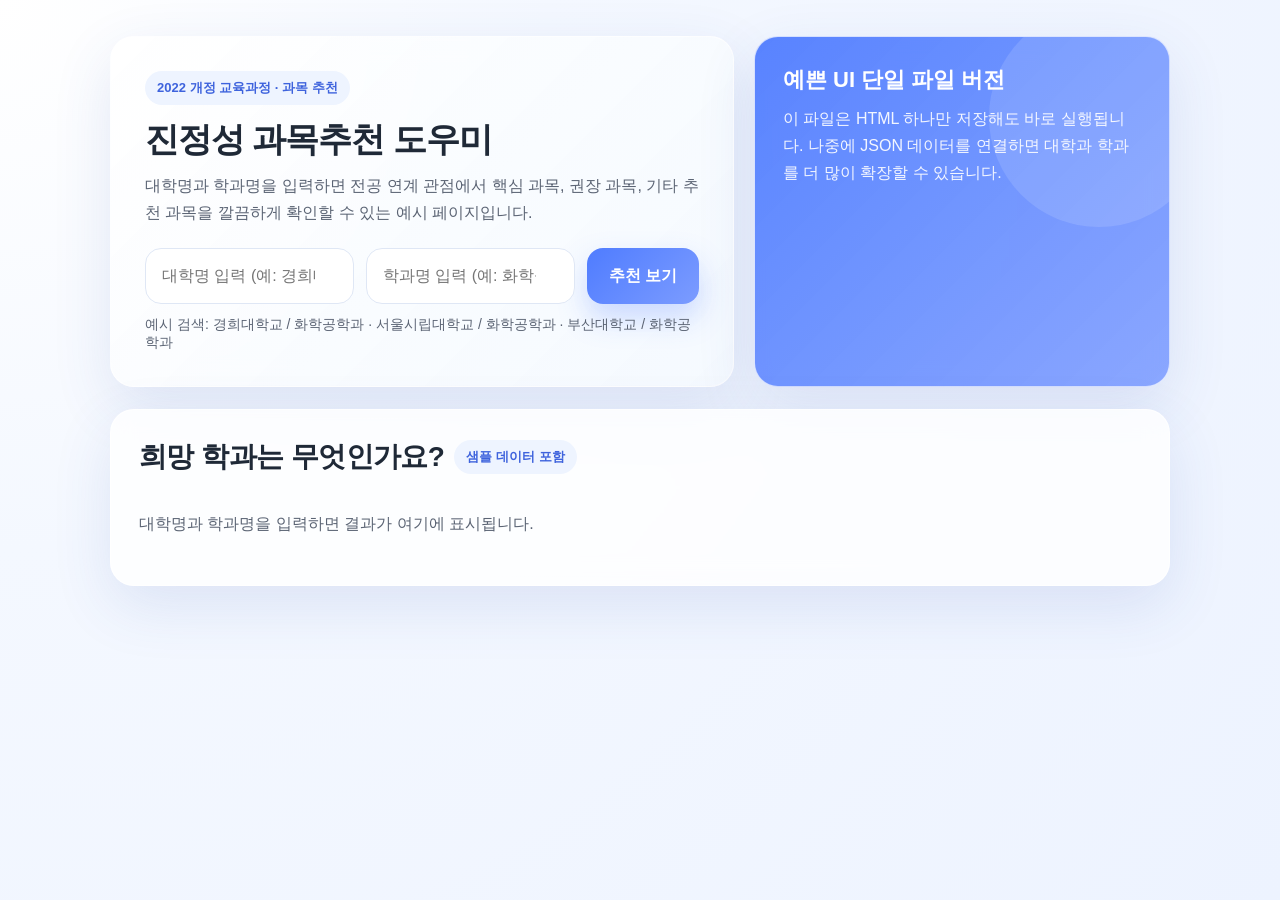
==== index.html @ 6072a3e8 "Rename index to index.html" ====
<!DOCTYPE html>
<html lang="ko">
<head>
  <meta charset="UTF-8" />
  <meta name="viewport" content="width=device-width, initial-scale=1.0" />
  <title>진정성 과목추천 도우미</title>
  <style>
    :root{
      --bg1:#f8fbff;
      --bg2:#eef4ff;
      --card:#ffffffcc;
      --line:#dfe7f5;
      --text:#1f2937;
      --sub:#5b6474;
      --primary:#4f7cff;
      --primary-2:#7c9cff;
      --shadow:0 20px 60px rgba(47, 84, 170, .12);
      --radius:24px;
    }

    *{box-sizing:border-box}
    body{
      margin:0;
      font-family:"Pretendard","Apple SD Gothic Neo","Malgun Gothic",sans-serif;
      color:var(--text);
      background:
        radial-gradient(circle at top left, #ffffff 0%, #f4f8ff 35%, #edf3ff 100%);
      min-height:100vh;
    }

    .wrap{
      max-width:1100px;
      margin:0 auto;
      padding:36px 20px 60px;
    }

    .hero{
      display:grid;
      grid-template-columns:1.2fr .8fr;
      gap:20px;
      align-items:stretch;
      margin-bottom:22px;
    }

    .card{
      background:var(--card);
      backdrop-filter: blur(12px);
      border:1px solid rgba(255,255,255,.7);
      border-radius:var(--radius);
      box-shadow:var(--shadow);
    }

    .hero-main{
      padding:34px;
      background:
        linear-gradient(135deg, rgba(255,255,255,.88), rgba(245,249,255,.92));
    }

    .hero-side{
      padding:28px;
      background:
        linear-gradient(135deg, rgba(79,124,255,.95), rgba(124,156,255,.88));
      color:white;
      position:relative;
      overflow:hidden;
    }

    .hero-side::after{
      content:"";
      position:absolute;
      width:220px;
      height:220px;
      border-radius:50%;
      background:rgba(255,255,255,.12);
      right:-40px;
      top:-30px;
    }

    .eyebrow{
      display:inline-flex;
      align-items:center;
      gap:8px;
      padding:8px 12px;
      border-radius:999px;
      background:#eef4ff;
      color:#3e63dd;
      font-size:13px;
      font-weight:700;
      margin-bottom:14px;
    }

    h1{
      margin:0 0 12px;
      font-size:34px;
      line-height:1.2;
      letter-spacing:-0.03em;
    }

    .desc{
      margin:0;
      color:var(--sub);
      line-height:1.7;
      font-size:16px;
    }

    .side-title{
      margin:0 0 10px;
      font-size:22px;
      font-weight:800;
    }

    .side-text{
      margin:0;
      line-height:1.7;
      color:rgba(255,255,255,.92);
    }

    .search{
      margin-top:22px;
      display:grid;
      grid-template-columns:1fr 1fr auto;
      gap:12px;
    }

    .field{
      position:relative;
    }

    .field input{
      width:100%;
      height:56px;
      border:1px solid var(--line);
      border-radius:16px;
      padding:0 16px;
      background:white;
      outline:none;
      font-size:16px;
      transition:.2s ease;
    }

    .field input:focus{
      border-color:#b9ccff;
      box-shadow:0 0 0 6px rgba(79,124,255,.10);
    }

    .btn{
      height:56px;
      border:none;
      border-radius:16px;
      padding:0 22px;
      background:linear-gradient(135deg, var(--primary), var(--primary-2));
      color:white;
      font-size:16px;
      font-weight:800;
      cursor:pointer;
      box-shadow:0 14px 30px rgba(79,124,255,.28);
      transition:transform .15s ease, box-shadow .15s ease;
    }

    .btn:hover{
      transform:translateY(-1px);
      box-shadow:0 18px 34px rgba(79,124,255,.34);
    }

    .mini{
      margin-top:12px;
      color:var(--sub);
      font-size:14px;
    }

    .result{
      padding:28px;
    }

    .empty{
      padding:18px 0 4px;
      color:var(--sub);
      line-height:1.7;
    }

    .title-row{
      display:flex;
      flex-wrap:wrap;
      align-items:center;
      gap:10px;
      margin-bottom:10px;
    }

    .result-title{
      font-size:28px;
      font-weight:900;
      letter-spacing:-0.02em;
      margin:0;
    }

    .chip{
      display:inline-flex;
      align-items:center;
      padding:8px 12px;
      border-radius:999px;
      font-size:13px;
      font-weight:700;
      background:#eef4ff;
      color:#3e63dd;
    }

    .summary{
      margin:0 0 18px;
      color:var(--sub);
      line-height:1.7;
    }

    table{
      width:100%;
      border-collapse:separate;
      border-spacing:0;
      overflow:hidden;
      border:1px solid var(--line);
      border-radius:18px;
      background:white;
    }

    th, td{
      padding:16px 18px;
      border-bottom:1px solid var(--line);
      text-align:left;
      vertical-align:top;
      line-height:1.7;
    }

    tr:last-child th,
    tr:last-child td{
      border-bottom:none;
    }

    th{
      width:180px;
      background:#f7faff;
      font-size:15px;
    }

    .section{
      margin-top:24px;
    }

    .section h3{
      margin:0 0 10px;
      font-size:19px;
    }

    .reasons{
      margin:0;
      padding-left:20px;
      line-height:1.8;
    }

    .footer{
      margin-top:18px;
      padding:16px 18px;
      background:#f7faff;
      border:1px solid var(--line);
      border-radius:16px;
      color:#445065;
      line-height:1.7;
    }

    @media (max-width: 860px){
      .hero{
        grid-template-columns:1fr;
      }
      .search{
        grid-template-columns:1fr;
      }
      .btn{
        width:100%;
      }
      h1{
        font-size:28px;
      }
      .result-title{
        font-size:24px;
      }
      th{
        width:130px;
      }
    }
  </style>
</head>
<body>
  <div class="wrap">
    <section class="hero">
      <div class="card hero-main">
        <div class="eyebrow">2022 개정 교육과정 · 과목 추천</div>
        <h1>진정성 과목추천 도우미</h1>
        <p class="desc">
          대학명과 학과명을 입력하면 전공 연계 관점에서 핵심 과목, 권장 과목,
          기타 추천 과목을 깔끔하게 확인할 수 있는 예시 페이지입니다.
        </p>

        <div class="search">
          <div class="field">
            <input id="universityInput" list="universityList" placeholder="대학명 입력 (예: 경희대학교)">
            <datalist id="universityList"></datalist>
          </div>
          <div class="field">
            <input id="majorInput" list="majorList" placeholder="학과명 입력 (예: 화학공학과)">
            <datalist id="majorList"></datalist>
          </div>
          <button class="btn" onclick="searchMajor()">추천 보기</button>
        </div>

        <div class="mini">
          예시 검색: 경희대학교 / 화학공학과 · 서울시립대학교 / 화학공학과 · 부산대학교 / 화학공학과
        </div>
      </div>

      <div class="card hero-side">
        <h2 class="side-title">예쁜 UI 단일 파일 버전</h2>
        <p class="side-text">
          이 파일은 HTML 하나만 저장해도 바로 실행됩니다.
          나중에 JSON 데이터를 연결하면 대학과 학과를 더 많이 확장할 수 있습니다.
        </p>
      </div>
    </section>

    <section class="card result" id="resultArea">
      <div class="title-row">
        <h2 class="result-title">희망 학과는 무엇인가요?</h2>
        <span class="chip">샘플 데이터 포함</span>
      </div>
      <p class="empty">
        대학명과 학과명을 입력하면 결과가 여기에 표시됩니다.
      </p>
    </section>
  </div>

  <script>
    const DATA = [
      {
        university: "경희대학교",
        department: "화학공학과",
        coreSubjects: ["대수", "미적분Ⅰ", "확률과 통계", "물리학", "화학", "미적분Ⅱ", "물질과 에너지", "화학 반응의 세계"],
        recommendedSubjects: ["기하"],
        convergenceSubjects: ["역학과 에너지", "전자기와 양자"],
        reasons: [
          "화학공학은 반응공학, 공정 해석, 열역학 이해가 중요하므로 화학과 물리의 기초가 필요합니다.",
          "미적분과 확률과 통계는 공정 계산, 모델링, 데이터 해석의 기반이 됩니다.",
          "물질과 에너지, 화학 반응의 세계는 전공 적합성과 심화 탐구 흐름을 보여주는 데 도움이 됩니다."
        ]
      },
      {
        university: "서울시립대학교",
        department: "화학공학과",
        coreSubjects: ["수학(특히 미적분)", "물리", "화학"],
        recommendedSubjects: ["기하", "확률과 통계"],
        convergenceSubjects: [],
        reasons: [
          "화학공학과는 수학적 해석 능력과 물리·화학 기반 이해가 중요합니다.",
          "특히 미적분은 반응속도, 전달현상, 공정 설계와 직접 연결됩니다.",
          "물리와 화학은 전공 기초학습 역량을 보여주는 대표 과목입니다."
        ]
      },
      {
        university: "부산대학교",
        department: "화학공학과",
        coreSubjects: ["화학"],
        recommendedSubjects: ["물리학"],
        convergenceSubjects: [],
        reasons: [
          "부산대학교 화학공학과는 화학을 핵심 과목으로 제시하는 흐름을 보입니다.",
          "물리학은 공정 이해와 에너지 개념을 보완하는 데 도움이 됩니다.",
          "화학 중심의 이수 이력은 전공 적합성을 드러내는 데 유리합니다."
        ]
      }
    ];

    function normalizeText(text) {
      return (text || "")
        .replace(/\s+/g, "")
        .replace(/대학교/g, "대")
        .replace(/학부/g, "")
        .replace(/전공/g, "")
        .trim()
        .toLowerCase();
    }

    function fillDatalist() {
      const uniList = document.getElementById("universityList");
      const majorList = document.getElementById("majorList");

      const universities = [...new Set(DATA.map(x => x.university))];
      const majors = [...new Set(DATA.map(x => x.department))];

      universities.forEach(u => {
        const option = document.createElement("option");
        option.value = u;
        uniList.appendChild(option);
      });

      majors.forEach(m => {
        const option = document.createElement("option");
        option.value = m;
        majorList.appendChild(option);
      });
    }

    function formatSubjects(arr) {
      return arr && arr.length ? arr.join(", ") : "제공된 데이터 기준으로 해당 정보가 없습니다.";
    }

    function searchMajor() {
      const universityInput = document.getElementById("universityInput").value.trim();
      const majorInput = document.getElementById("majorInput").value.trim();
      const resultArea = document.getElementById("resultArea");

      if (!universityInput || !majorInput) {
        resultArea.innerHTML = `
          <div class="title-row">
            <h2 class="result-title">입력 확인</h2>
            <span class="chip">확인 필요</span>
          </div>
          <p class="empty">대학명과 학과명을 모두 입력해주세요.</p>
        `;
        return;
      }

      const normalizedUniversity = normalizeText(universityInput);
      const normalizedMajor = normalizeText(majorInput);

      const found = DATA.find(item => {
        const uniMatch =
          normalizeText(item.university).includes(normalizedUniversity) ||
          normalizedUniversity.includes(normalizeText(item.university));

        const majorMatch =
          normalizeText(item.department).includes(normalizedMajor) ||
          normalizedMajor.includes(normalizeText(item.department));

        return uniMatch && majorMatch;
      });

      if (!found) {
        resultArea.innerHTML = `
          <div class="title-row">
            <h2 class="result-title">검색 결과</h2>
            <span class="chip">데이터 없음</span>
          </div>
          <p class="empty">제공된 데이터 기준으로 해당 정보가 없습니다.</p>
          <div class="footer">
            현재는 예시 데이터가 들어 있습니다. 나중에 JSON 데이터를 연결하면 더 많은 대학과 학과를 확장할 수 있습니다.
          </div>
        `;
        return;
      }

      resultArea.innerHTML = `
        <div class="title-row">
          <h2 class="result-title">${found.university} ${found.department}</h2>
          <span class="chip">2022 개정 교육과정</span>
          <span class="chip">전공 연계 추천</span>
        </div>

        <p class="summary">
          입력한 학과를 기준으로 핵심 과목, 권장 과목, 기타 추천 과목을 정리했습니다.
        </p>

        <table>
          <tbody>
            <tr>
              <th>핵심 과목</th>
              <td>${formatSubjects(found.coreSubjects)}</td>
            </tr>
            <tr>
              <th>권장 과목</th>
              <td>${formatSubjects(found.recommendedSubjects)}</td>
            </tr>
            <tr>
              <th>기타 추천 과목</th>
              <td>${formatSubjects(found.convergenceSubjects)}</td>
            </tr>
          </tbody>
        </table>

        <div class="section">
          <h3>과목 권장 이유 및 학과 연계 설명</h3>
          <ul class="reasons">
            ${found.reasons.map(reason => `<li>${reason}</li>`).join("")}
          </ul>
        </div>

        <div class="footer">
          이상 ${found.university} ${found.department}의 권장 과목에 대해 안내해드렸습니다.
          혹시 어떤 과목 사이에서 고민 중인가요?
        </div>
      `;
    }

    fillDatalist();
  </script>
</body>
</html>
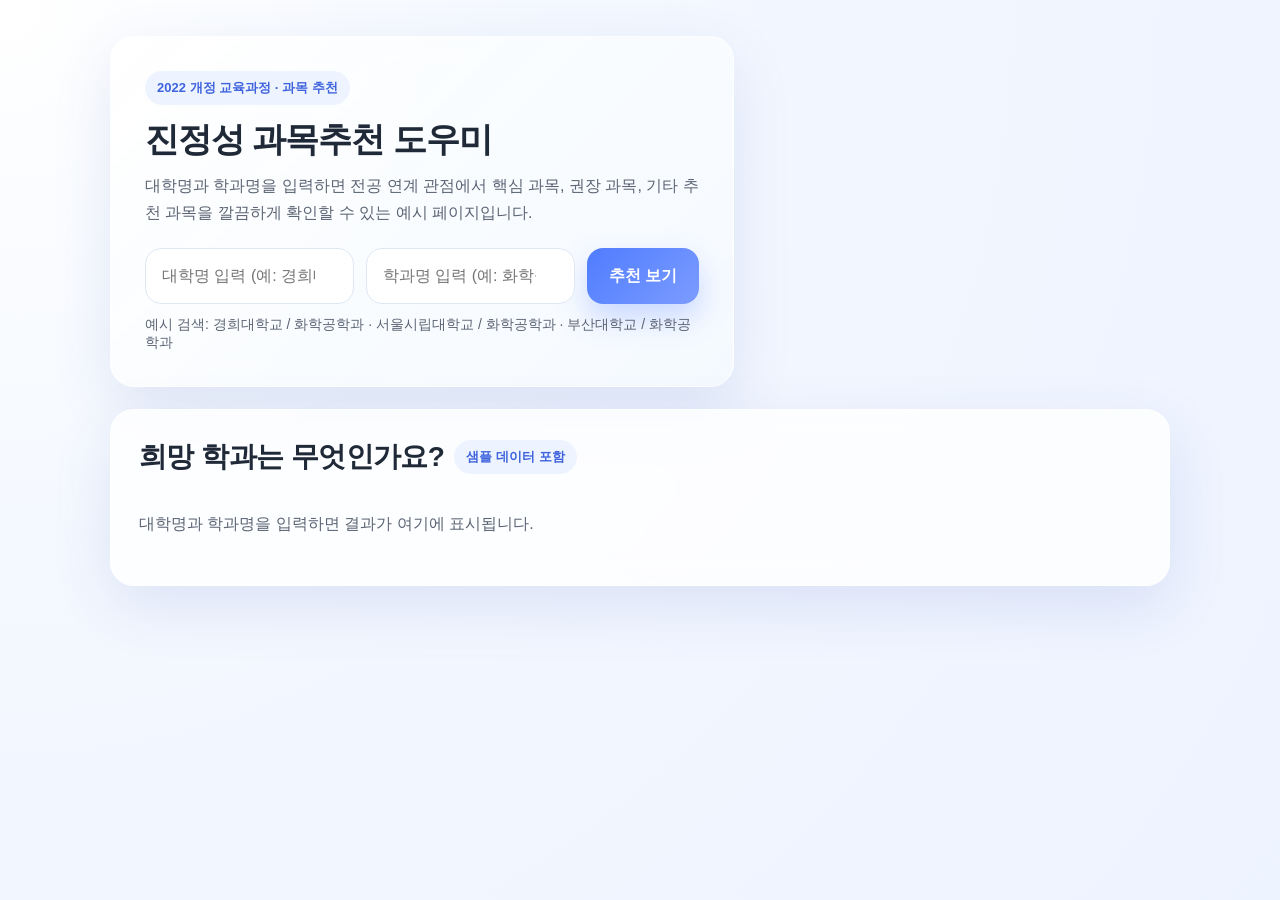
==== commit a334801b: "Update index.html" ====
--- a/index.html
+++ b/index.html
@@ -314,13 +314,7 @@
         </div>
       </div>
 
-      <div class="card hero-side">
-        <h2 class="side-title">예쁜 UI 단일 파일 버전</h2>
-        <p class="side-text">
-          이 파일은 HTML 하나만 저장해도 바로 실행됩니다.
-          나중에 JSON 데이터를 연결하면 대학과 학과를 더 많이 확장할 수 있습니다.
-        </p>
-      </div>
+     
     </section>
 
     <section class="card result" id="resultArea">
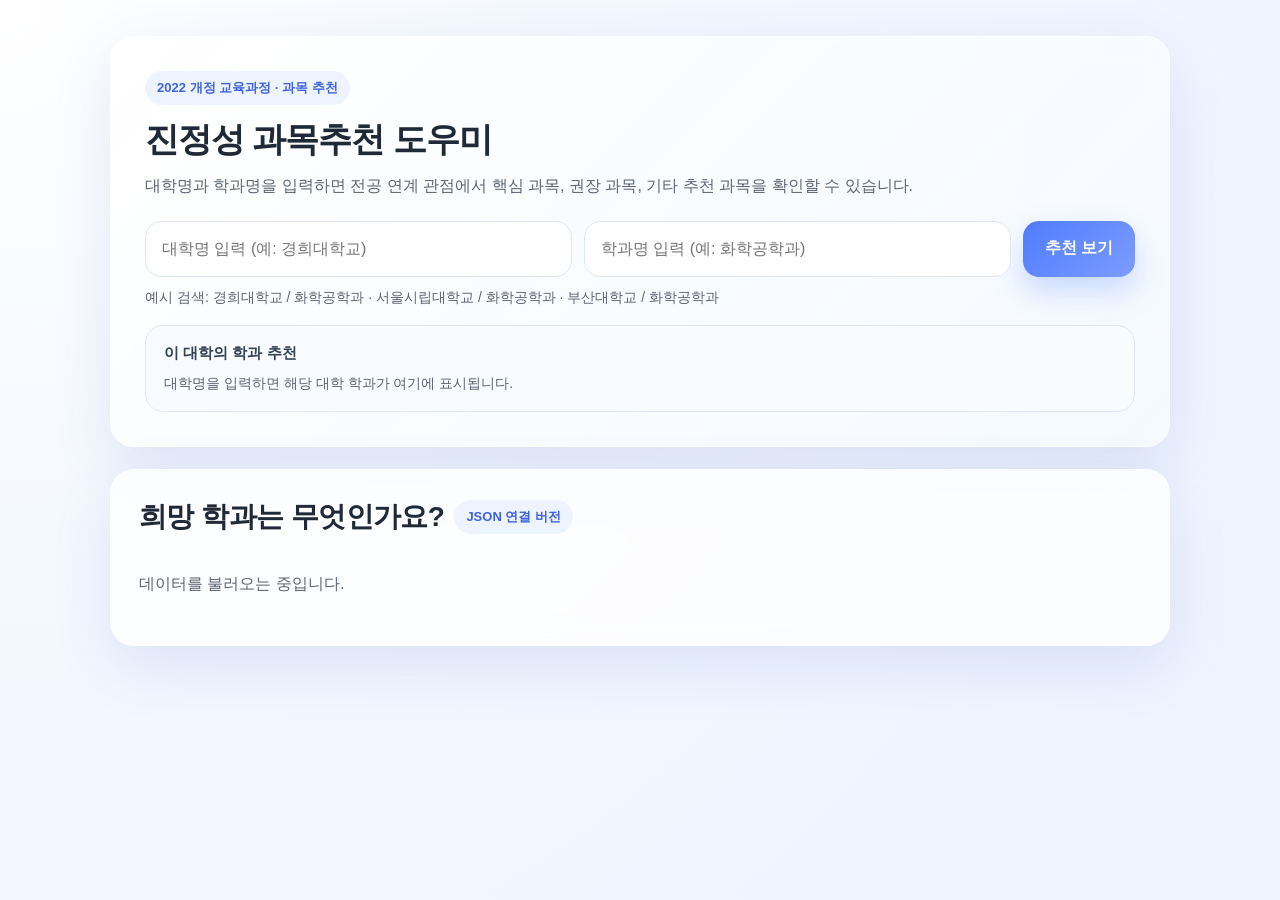
==== commit 14c62881: "Rename index2.html to index.html" ====
--- a/index.html
+++ b/index.html
@@ -4,287 +4,7 @@
   <meta charset="UTF-8" />
   <meta name="viewport" content="width=device-width, initial-scale=1.0" />
   <title>진정성 과목추천 도우미</title>
-  <style>
-    :root{
-      --bg1:#f8fbff;
-      --bg2:#eef4ff;
-      --card:#ffffffcc;
-      --line:#dfe7f5;
-      --text:#1f2937;
-      --sub:#5b6474;
-      --primary:#4f7cff;
-      --primary-2:#7c9cff;
-      --shadow:0 20px 60px rgba(47, 84, 170, .12);
-      --radius:24px;
-    }
-
-    *{box-sizing:border-box}
-    body{
-      margin:0;
-      font-family:"Pretendard","Apple SD Gothic Neo","Malgun Gothic",sans-serif;
-      color:var(--text);
-      background:
-        radial-gradient(circle at top left, #ffffff 0%, #f4f8ff 35%, #edf3ff 100%);
-      min-height:100vh;
-    }
-
-    .wrap{
-      max-width:1100px;
-      margin:0 auto;
-      padding:36px 20px 60px;
-    }
-
-    .hero{
-      display:grid;
-      grid-template-columns:1.2fr .8fr;
-      gap:20px;
-      align-items:stretch;
-      margin-bottom:22px;
-    }
-
-    .card{
-      background:var(--card);
-      backdrop-filter: blur(12px);
-      border:1px solid rgba(255,255,255,.7);
-      border-radius:var(--radius);
-      box-shadow:var(--shadow);
-    }
-
-    .hero-main{
-      padding:34px;
-      background:
-        linear-gradient(135deg, rgba(255,255,255,.88), rgba(245,249,255,.92));
-    }
-
-    .hero-side{
-      padding:28px;
-      background:
-        linear-gradient(135deg, rgba(79,124,255,.95), rgba(124,156,255,.88));
-      color:white;
-      position:relative;
-      overflow:hidden;
-    }
-
-    .hero-side::after{
-      content:"";
-      position:absolute;
-      width:220px;
-      height:220px;
-      border-radius:50%;
-      background:rgba(255,255,255,.12);
-      right:-40px;
-      top:-30px;
-    }
-
-    .eyebrow{
-      display:inline-flex;
-      align-items:center;
-      gap:8px;
-      padding:8px 12px;
-      border-radius:999px;
-      background:#eef4ff;
-      color:#3e63dd;
-      font-size:13px;
-      font-weight:700;
-      margin-bottom:14px;
-    }
-
-    h1{
-      margin:0 0 12px;
-      font-size:34px;
-      line-height:1.2;
-      letter-spacing:-0.03em;
-    }
-
-    .desc{
-      margin:0;
-      color:var(--sub);
-      line-height:1.7;
-      font-size:16px;
-    }
-
-    .side-title{
-      margin:0 0 10px;
-      font-size:22px;
-      font-weight:800;
-    }
-
-    .side-text{
-      margin:0;
-      line-height:1.7;
-      color:rgba(255,255,255,.92);
-    }
-
-    .search{
-      margin-top:22px;
-      display:grid;
-      grid-template-columns:1fr 1fr auto;
-      gap:12px;
-    }
-
-    .field{
-      position:relative;
-    }
-
-    .field input{
-      width:100%;
-      height:56px;
-      border:1px solid var(--line);
-      border-radius:16px;
-      padding:0 16px;
-      background:white;
-      outline:none;
-      font-size:16px;
-      transition:.2s ease;
-    }
-
-    .field input:focus{
-      border-color:#b9ccff;
-      box-shadow:0 0 0 6px rgba(79,124,255,.10);
-    }
-
-    .btn{
-      height:56px;
-      border:none;
-      border-radius:16px;
-      padding:0 22px;
-      background:linear-gradient(135deg, var(--primary), var(--primary-2));
-      color:white;
-      font-size:16px;
-      font-weight:800;
-      cursor:pointer;
-      box-shadow:0 14px 30px rgba(79,124,255,.28);
-      transition:transform .15s ease, box-shadow .15s ease;
-    }
-
-    .btn:hover{
-      transform:translateY(-1px);
-      box-shadow:0 18px 34px rgba(79,124,255,.34);
-    }
-
-    .mini{
-      margin-top:12px;
-      color:var(--sub);
-      font-size:14px;
-    }
-
-    .result{
-      padding:28px;
-    }
-
-    .empty{
-      padding:18px 0 4px;
-      color:var(--sub);
-      line-height:1.7;
-    }
-
-    .title-row{
-      display:flex;
-      flex-wrap:wrap;
-      align-items:center;
-      gap:10px;
-      margin-bottom:10px;
-    }
-
-    .result-title{
-      font-size:28px;
-      font-weight:900;
-      letter-spacing:-0.02em;
-      margin:0;
-    }
-
-    .chip{
-      display:inline-flex;
-      align-items:center;
-      padding:8px 12px;
-      border-radius:999px;
-      font-size:13px;
-      font-weight:700;
-      background:#eef4ff;
-      color:#3e63dd;
-    }
-
-    .summary{
-      margin:0 0 18px;
-      color:var(--sub);
-      line-height:1.7;
-    }
-
-    table{
-      width:100%;
-      border-collapse:separate;
-      border-spacing:0;
-      overflow:hidden;
-      border:1px solid var(--line);
-      border-radius:18px;
-      background:white;
-    }
-
-    th, td{
-      padding:16px 18px;
-      border-bottom:1px solid var(--line);
-      text-align:left;
-      vertical-align:top;
-      line-height:1.7;
-    }
-
-    tr:last-child th,
-    tr:last-child td{
-      border-bottom:none;
-    }
-
-    th{
-      width:180px;
-      background:#f7faff;
-      font-size:15px;
-    }
-
-    .section{
-      margin-top:24px;
-    }
-
-    .section h3{
-      margin:0 0 10px;
-      font-size:19px;
-    }
-
-    .reasons{
-      margin:0;
-      padding-left:20px;
-      line-height:1.8;
-    }
-
-    .footer{
-      margin-top:18px;
-      padding:16px 18px;
-      background:#f7faff;
-      border:1px solid var(--line);
-      border-radius:16px;
-      color:#445065;
-      line-height:1.7;
-    }
-
-    @media (max-width: 860px){
-      .hero{
-        grid-template-columns:1fr;
-      }
-      .search{
-        grid-template-columns:1fr;
-      }
-      .btn{
-        width:100%;
-      }
-      h1{
-        font-size:28px;
-      }
-      .result-title{
-        font-size:24px;
-      }
-      th{
-        width:130px;
-      }
-    }
-  </style>
+  <link rel="stylesheet" href="style.css" />
 </head>
 <body>
   <div class="wrap">
@@ -294,202 +14,47 @@
         <h1>진정성 과목추천 도우미</h1>
         <p class="desc">
           대학명과 학과명을 입력하면 전공 연계 관점에서 핵심 과목, 권장 과목,
-          기타 추천 과목을 깔끔하게 확인할 수 있는 예시 페이지입니다.
+          기타 추천 과목을 확인할 수 있습니다.
         </p>
 
         <div class="search">
           <div class="field">
-            <input id="universityInput" list="universityList" placeholder="대학명 입력 (예: 경희대학교)">
+            <input id="universityInput" list="universityList" placeholder="대학명 입력 (예: 경희대학교)" />
             <datalist id="universityList"></datalist>
           </div>
+
           <div class="field">
-            <input id="majorInput" list="majorList" placeholder="학과명 입력 (예: 화학공학과)">
+            <input id="majorInput" list="majorList" placeholder="학과명 입력 (예: 화학공학과)" />
             <datalist id="majorList"></datalist>
           </div>
-          <button class="btn" onclick="searchMajor()">추천 보기</button>
+
+          <button class="btn" id="searchBtn">추천 보기</button>
         </div>
 
         <div class="mini">
           예시 검색: 경희대학교 / 화학공학과 · 서울시립대학교 / 화학공학과 · 부산대학교 / 화학공학과
         </div>
+
+        <div class="major-suggest-wrap" id="majorSuggestWrap">
+          <div class="major-suggest-title">이 대학의 학과 추천</div>
+          <div class="major-suggest-list" id="majorSuggestList">
+            <span class="suggest-empty">대학명을 입력하면 해당 대학 학과가 여기에 표시됩니다.</span>
+          </div>
+        </div>
       </div>
-
-     
     </section>
 
     <section class="card result" id="resultArea">
       <div class="title-row">
         <h2 class="result-title">희망 학과는 무엇인가요?</h2>
-        <span class="chip">샘플 데이터 포함</span>
+        <span class="chip">JSON 연결 버전</span>
       </div>
       <p class="empty">
-        대학명과 학과명을 입력하면 결과가 여기에 표시됩니다.
+        데이터를 불러오는 중입니다.
       </p>
     </section>
   </div>
 
-  <script>
-    const DATA = [
-      {
-        university: "경희대학교",
-        department: "화학공학과",
-        coreSubjects: ["대수", "미적분Ⅰ", "확률과 통계", "물리학", "화학", "미적분Ⅱ", "물질과 에너지", "화학 반응의 세계"],
-        recommendedSubjects: ["기하"],
-        convergenceSubjects: ["역학과 에너지", "전자기와 양자"],
-        reasons: [
-          "화학공학은 반응공학, 공정 해석, 열역학 이해가 중요하므로 화학과 물리의 기초가 필요합니다.",
-          "미적분과 확률과 통계는 공정 계산, 모델링, 데이터 해석의 기반이 됩니다.",
-          "물질과 에너지, 화학 반응의 세계는 전공 적합성과 심화 탐구 흐름을 보여주는 데 도움이 됩니다."
-        ]
-      },
-      {
-        university: "서울시립대학교",
-        department: "화학공학과",
-        coreSubjects: ["수학(특히 미적분)", "물리", "화학"],
-        recommendedSubjects: ["기하", "확률과 통계"],
-        convergenceSubjects: [],
-        reasons: [
-          "화학공학과는 수학적 해석 능력과 물리·화학 기반 이해가 중요합니다.",
-          "특히 미적분은 반응속도, 전달현상, 공정 설계와 직접 연결됩니다.",
-          "물리와 화학은 전공 기초학습 역량을 보여주는 대표 과목입니다."
-        ]
-      },
-      {
-        university: "부산대학교",
-        department: "화학공학과",
-        coreSubjects: ["화학"],
-        recommendedSubjects: ["물리학"],
-        convergenceSubjects: [],
-        reasons: [
-          "부산대학교 화학공학과는 화학을 핵심 과목으로 제시하는 흐름을 보입니다.",
-          "물리학은 공정 이해와 에너지 개념을 보완하는 데 도움이 됩니다.",
-          "화학 중심의 이수 이력은 전공 적합성을 드러내는 데 유리합니다."
-        ]
-      }
-    ];
-
-    function normalizeText(text) {
-      return (text || "")
-        .replace(/\s+/g, "")
-        .replace(/대학교/g, "대")
-        .replace(/학부/g, "")
-        .replace(/전공/g, "")
-        .trim()
-        .toLowerCase();
-    }
-
-    function fillDatalist() {
-      const uniList = document.getElementById("universityList");
-      const majorList = document.getElementById("majorList");
-
-      const universities = [...new Set(DATA.map(x => x.university))];
-      const majors = [...new Set(DATA.map(x => x.department))];
-
-      universities.forEach(u => {
-        const option = document.createElement("option");
-        option.value = u;
-        uniList.appendChild(option);
-      });
-
-      majors.forEach(m => {
-        const option = document.createElement("option");
-        option.value = m;
-        majorList.appendChild(option);
-      });
-    }
-
-    function formatSubjects(arr) {
-      return arr && arr.length ? arr.join(", ") : "제공된 데이터 기준으로 해당 정보가 없습니다.";
-    }
-
-    function searchMajor() {
-      const universityInput = document.getElementById("universityInput").value.trim();
-      const majorInput = document.getElementById("majorInput").value.trim();
-      const resultArea = document.getElementById("resultArea");
-
-      if (!universityInput || !majorInput) {
-        resultArea.innerHTML = `
-          <div class="title-row">
-            <h2 class="result-title">입력 확인</h2>
-            <span class="chip">확인 필요</span>
-          </div>
-          <p class="empty">대학명과 학과명을 모두 입력해주세요.</p>
-        `;
-        return;
-      }
-
-      const normalizedUniversity = normalizeText(universityInput);
-      const normalizedMajor = normalizeText(majorInput);
-
-      const found = DATA.find(item => {
-        const uniMatch =
-          normalizeText(item.university).includes(normalizedUniversity) ||
-          normalizedUniversity.includes(normalizeText(item.university));
-
-        const majorMatch =
-          normalizeText(item.department).includes(normalizedMajor) ||
-          normalizedMajor.includes(normalizeText(item.department));
-
-        return uniMatch && majorMatch;
-      });
-
-      if (!found) {
-        resultArea.innerHTML = `
-          <div class="title-row">
-            <h2 class="result-title">검색 결과</h2>
-            <span class="chip">데이터 없음</span>
-          </div>
-          <p class="empty">제공된 데이터 기준으로 해당 정보가 없습니다.</p>
-          <div class="footer">
-            현재는 예시 데이터가 들어 있습니다. 나중에 JSON 데이터를 연결하면 더 많은 대학과 학과를 확장할 수 있습니다.
-          </div>
-        `;
-        return;
-      }
-
-      resultArea.innerHTML = `
-        <div class="title-row">
-          <h2 class="result-title">${found.university} ${found.department}</h2>
-          <span class="chip">2022 개정 교육과정</span>
-          <span class="chip">전공 연계 추천</span>
-        </div>
-
-        <p class="summary">
-          입력한 학과를 기준으로 핵심 과목, 권장 과목, 기타 추천 과목을 정리했습니다.
-        </p>
-
-        <table>
-          <tbody>
-            <tr>
-              <th>핵심 과목</th>
-              <td>${formatSubjects(found.coreSubjects)}</td>
-            </tr>
-            <tr>
-              <th>권장 과목</th>
-              <td>${formatSubjects(found.recommendedSubjects)}</td>
-            </tr>
-            <tr>
-              <th>기타 추천 과목</th>
-              <td>${formatSubjects(found.convergenceSubjects)}</td>
-            </tr>
-          </tbody>
-        </table>
-
-        <div class="section">
-          <h3>과목 권장 이유 및 학과 연계 설명</h3>
-          <ul class="reasons">
-            ${found.reasons.map(reason => `<li>${reason}</li>`).join("")}
-          </ul>
-        </div>
-
-        <div class="footer">
-          이상 ${found.university} ${found.department}의 권장 과목에 대해 안내해드렸습니다.
-          혹시 어떤 과목 사이에서 고민 중인가요?
-        </div>
-      `;
-    }
-
-    fillDatalist();
-  </script>
+  <script src="app.js"></script>
 </body>
 </html>
--- a/style.css
+++ b/style.css
@@ -0,0 +1,332 @@
+:root{
+  --bg1:#f8fbff;
+  --bg2:#eef4ff;
+  --card:#ffffffcc;
+  --line:#dfe7f5;
+  --text:#1f2937;
+  --sub:#5b6474;
+  --primary:#4f7cff;
+  --primary-2:#7c9cff;
+  --shadow:0 20px 60px rgba(47, 84, 170, .12);
+  --radius:24px;
+}
+
+*{box-sizing:border-box}
+
+body{
+  margin:0;
+  font-family:"Pretendard","Apple SD Gothic Neo","Malgun Gothic",sans-serif;
+  color:var(--text);
+  background:radial-gradient(circle at top left, #ffffff 0%, #f4f8ff 35%, #edf3ff 100%);
+  min-height:100vh;
+}
+
+.wrap{
+  max-width:1100px;
+  margin:0 auto;
+  padding:36px 20px 60px;
+}
+
+.hero{
+  display:grid;
+  grid-template-columns:1fr;
+  gap:20px;
+  align-items:stretch;
+  margin-bottom:22px;
+}
+
+.card{
+  background:var(--card);
+  backdrop-filter:blur(12px);
+  border:1px solid rgba(255,255,255,.7);
+  border-radius:var(--radius);
+  box-shadow:var(--shadow);
+}
+
+.hero-main{
+  padding:34px;
+  background:linear-gradient(135deg, rgba(255,255,255,.88), rgba(245,249,255,.92));
+}
+
+.eyebrow{
+  display:inline-flex;
+  align-items:center;
+  gap:8px;
+  padding:8px 12px;
+  border-radius:999px;
+  background:#eef4ff;
+  color:#3e63dd;
+  font-size:13px;
+  font-weight:700;
+  margin-bottom:14px;
+}
+
+h1{
+  margin:0 0 12px;
+  font-size:34px;
+  line-height:1.2;
+  letter-spacing:-0.03em;
+}
+
+.desc{
+  margin:0;
+  color:var(--sub);
+  line-height:1.7;
+  font-size:16px;
+}
+
+.search{
+  margin-top:22px;
+  display:grid;
+  grid-template-columns:1fr 1fr auto;
+  gap:12px;
+}
+
+.field{
+  position:relative;
+}
+
+.field input{
+  width:100%;
+  height:56px;
+  border:1px solid var(--line);
+  border-radius:16px;
+  padding:0 16px;
+  background:white;
+  outline:none;
+  font-size:16px;
+  transition:.2s ease;
+}
+
+.field input:focus{
+  border-color:#b9ccff;
+  box-shadow:0 0 0 6px rgba(79,124,255,.10);
+}
+
+.btn{
+  height:56px;
+  border:none;
+  border-radius:16px;
+  padding:0 22px;
+  background:linear-gradient(135deg, var(--primary), var(--primary-2));
+  color:white;
+  font-size:16px;
+  font-weight:800;
+  cursor:pointer;
+  box-shadow:0 14px 30px rgba(79,124,255,.28);
+  transition:transform .15s ease, box-shadow .15s ease;
+}
+
+.btn:hover{
+  transform:translateY(-1px);
+  box-shadow:0 18px 34px rgba(79,124,255,.34);
+}
+
+.mini{
+  margin-top:12px;
+  color:var(--sub);
+  font-size:14px;
+}
+
+.major-suggest-wrap{
+  margin-top:18px;
+  padding:18px;
+  border:1px solid var(--line);
+  border-radius:18px;
+  background:#f8fbff;
+}
+
+.major-suggest-title{
+  font-size:15px;
+  font-weight:800;
+  margin-bottom:12px;
+  color:#334155;
+}
+
+.major-suggest-list{
+  display:flex;
+  flex-wrap:wrap;
+  gap:10px;
+}
+
+.major-chip-btn{
+  border:none;
+  background:#ffffff;
+  color:#3656c8;
+  border:1px solid #d9e4ff;
+  border-radius:999px;
+  padding:10px 14px;
+  font-size:14px;
+  font-weight:700;
+  cursor:pointer;
+  transition:.15s ease;
+}
+
+.major-chip-btn:hover{
+  background:#eef4ff;
+  transform:translateY(-1px);
+}
+
+.suggest-empty{
+  color:var(--sub);
+  font-size:14px;
+}
+
+.result{
+  padding:28px;
+}
+
+.empty{
+  padding:18px 0 4px;
+  color:var(--sub);
+  line-height:1.7;
+}
+
+.title-row{
+  display:flex;
+  flex-wrap:wrap;
+  align-items:center;
+  gap:10px;
+  margin-bottom:10px;
+}
+
+.result-title{
+  font-size:28px;
+  font-weight:900;
+  letter-spacing:-0.02em;
+  margin:0;
+}
+
+.chip{
+  display:inline-flex;
+  align-items:center;
+  padding:8px 12px;
+  border-radius:999px;
+  font-size:13px;
+  font-weight:700;
+  background:#eef4ff;
+  color:#3e63dd;
+}
+
+.summary{
+  margin:0 0 18px;
+  color:var(--sub);
+  line-height:1.7;
+}
+
+table{
+  width:100%;
+  border-collapse:separate;
+  border-spacing:0;
+  overflow:hidden;
+  border:1px solid var(--line);
+  border-radius:18px;
+  background:white;
+}
+
+th, td{
+  padding:16px 18px;
+  border-bottom:1px solid var(--line);
+  text-align:left;
+  vertical-align:top;
+  line-height:1.7;
+}
+
+tr:last-child th,
+tr:last-child td{
+  border-bottom:none;
+}
+
+th{
+  width:180px;
+  background:#f7faff;
+  font-size:15px;
+}
+
+.section{
+  margin-top:24px;
+}
+
+.section h3{
+  margin:0 0 10px;
+  font-size:19px;
+}
+
+.reasons{
+  margin:0;
+  padding-left:20px;
+  line-height:1.8;
+}
+
+.footer{
+  margin-top:18px;
+  padding:16px 18px;
+  background:#f7faff;
+  border:1px solid var(--line);
+  border-radius:16px;
+  color:#445065;
+  line-height:1.7;
+}
+
+.compare-card{
+  border:1px solid var(--line);
+  border-radius:18px;
+  padding:18px;
+  margin-top:14px;
+  background:#fff;
+}
+
+.compare-card h3{
+  margin:0 0 8px;
+  font-size:20px;
+}
+
+.compare-card p{
+  margin:6px 0;
+  line-height:1.7;
+}
+
+@media (max-width: 860px){
+  .search{
+    grid-template-columns:1fr;
+  }
+
+  .btn{
+    width:100%;
+  }
+
+  h1{
+    font-size:28px;
+  }
+
+  .result-title{
+    font-size:24px;
+  }
+
+  th{
+    width:130px;
+  }
+.similar-wrap{
+  display:flex;
+  flex-wrap:wrap;
+  gap:10px;
+  margin-top:10px;
+}
+
+.similar-major-btn{
+  border:none;
+  background:#ffffff;
+  color:#3656c8;
+  border:1px solid #d9e4ff;
+  border-radius:999px;
+  padding:10px 14px;
+  font-size:14px;
+  font-weight:700;
+  cursor:pointer;
+  transition:.15s ease;
+}
+
+.similar-major-btn:hover{
+  background:#eef4ff;
+  transform:translateY(-1px);
+}}
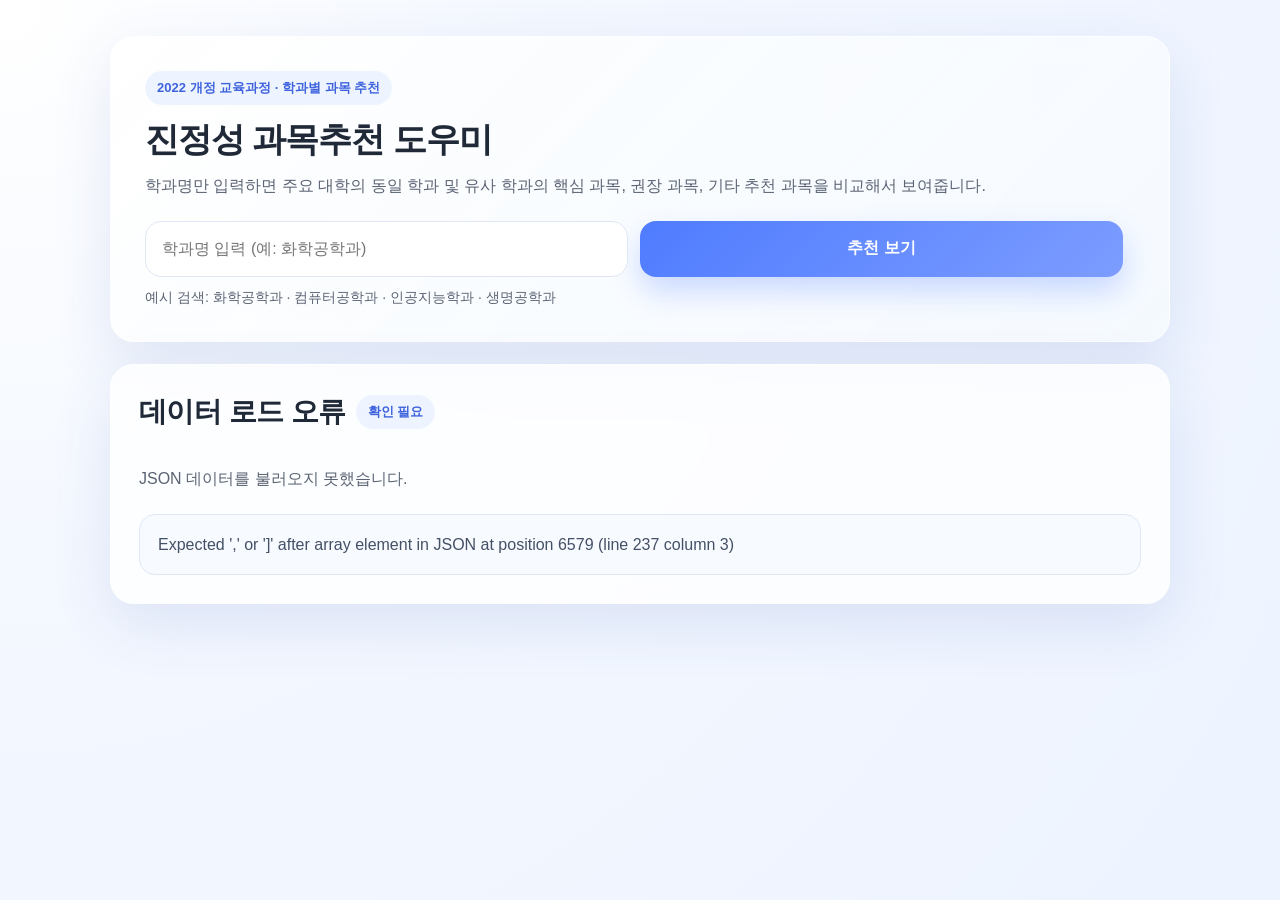
==== commit 7f115aa6: "Update index.html" ====
--- a/index.html
+++ b/index.html
@@ -10,36 +10,23 @@
   <div class="wrap">
     <section class="hero">
       <div class="card hero-main">
-        <div class="eyebrow">2022 개정 교육과정 · 과목 추천</div>
+        <div class="eyebrow">2022 개정 교육과정 · 학과별 과목 추천</div>
         <h1>진정성 과목추천 도우미</h1>
         <p class="desc">
-          대학명과 학과명을 입력하면 전공 연계 관점에서 핵심 과목, 권장 과목,
-          기타 추천 과목을 확인할 수 있습니다.
+          학과명만 입력하면 주요 대학의 동일 학과 및 유사 학과의 핵심 과목, 권장 과목,
+          기타 추천 과목을 비교해서 보여줍니다.
         </p>
 
-        <div class="search">
-          <div class="field">
-            <input id="universityInput" list="universityList" placeholder="대학명 입력 (예: 경희대학교)" />
-            <datalist id="universityList"></datalist>
-          </div>
-
+        <div class="search search-one">
           <div class="field">
             <input id="majorInput" list="majorList" placeholder="학과명 입력 (예: 화학공학과)" />
             <datalist id="majorList"></datalist>
           </div>
-
           <button class="btn" id="searchBtn">추천 보기</button>
         </div>
 
         <div class="mini">
-          예시 검색: 경희대학교 / 화학공학과 · 서울시립대학교 / 화학공학과 · 부산대학교 / 화학공학과
-        </div>
-
-        <div class="major-suggest-wrap" id="majorSuggestWrap">
-          <div class="major-suggest-title">이 대학의 학과 추천</div>
-          <div class="major-suggest-list" id="majorSuggestList">
-            <span class="suggest-empty">대학명을 입력하면 해당 대학 학과가 여기에 표시됩니다.</span>
-          </div>
+          예시 검색: 화학공학과 · 컴퓨터공학과 · 인공지능학과 · 생명공학과
         </div>
       </div>
     </section>
@@ -47,10 +34,10 @@
     <section class="card result" id="resultArea">
       <div class="title-row">
         <h2 class="result-title">희망 학과는 무엇인가요?</h2>
-        <span class="chip">JSON 연결 버전</span>
+        <span class="chip">학과명 검색 전용</span>
       </div>
       <p class="empty">
-        데이터를 불러오는 중입니다.
+        학과명을 입력하면 주요 대학의 유사학과 권장과목을 표로 비교해서 보여드립니다.
       </p>
     </section>
   </div>
--- a/style.css
+++ b/style.css
@@ -329,4 +329,22 @@
 .similar-major-btn:hover{
   background:#eef4ff;
   transform:translateY(-1px);
-}}
+}
+.compare-card{
+  border:1px solid var(--line);
+  border-radius:18px;
+  padding:18px;
+  margin-top:14px;
+  background:#fff;
+}
+
+.compare-card h3{
+  margin:0 0 8px;
+  font-size:20px;
+}
+
+.compare-card p{
+  margin:6px 0;
+  line-height:1.7;
+}
+}
